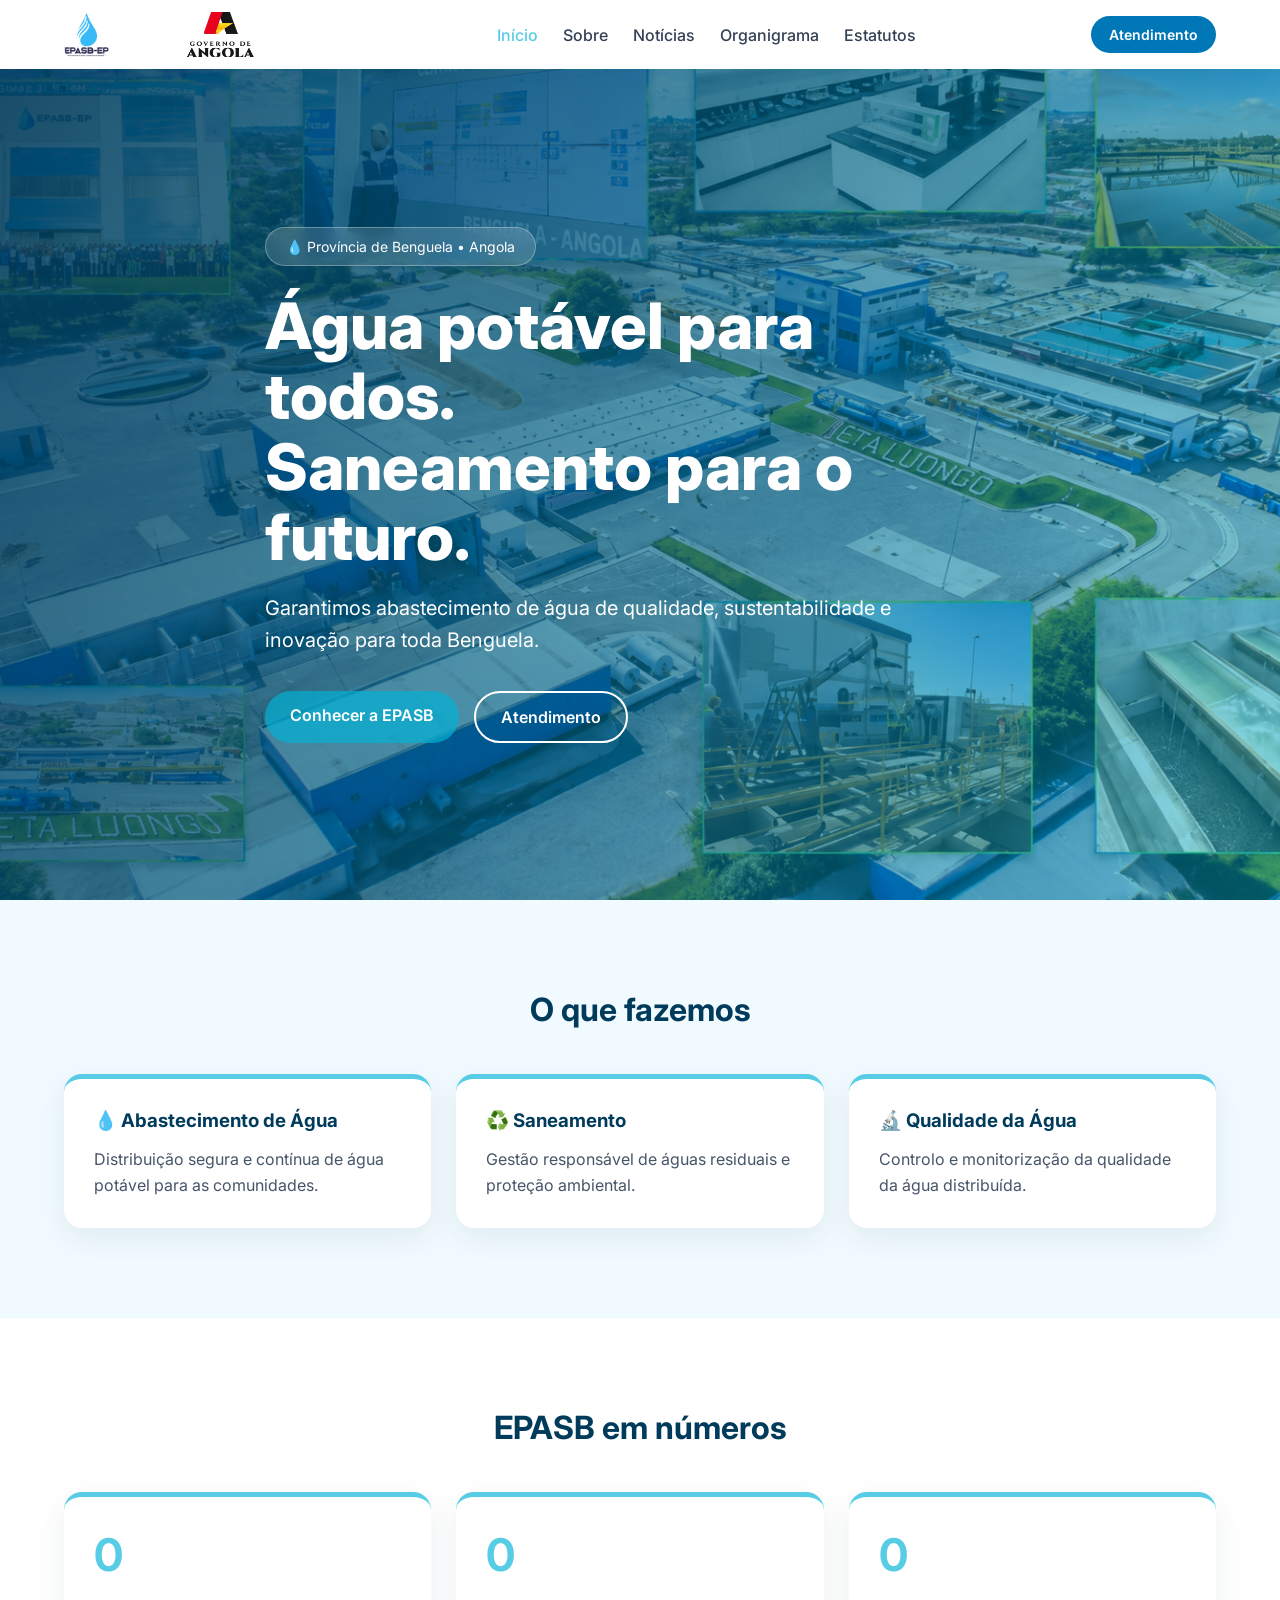
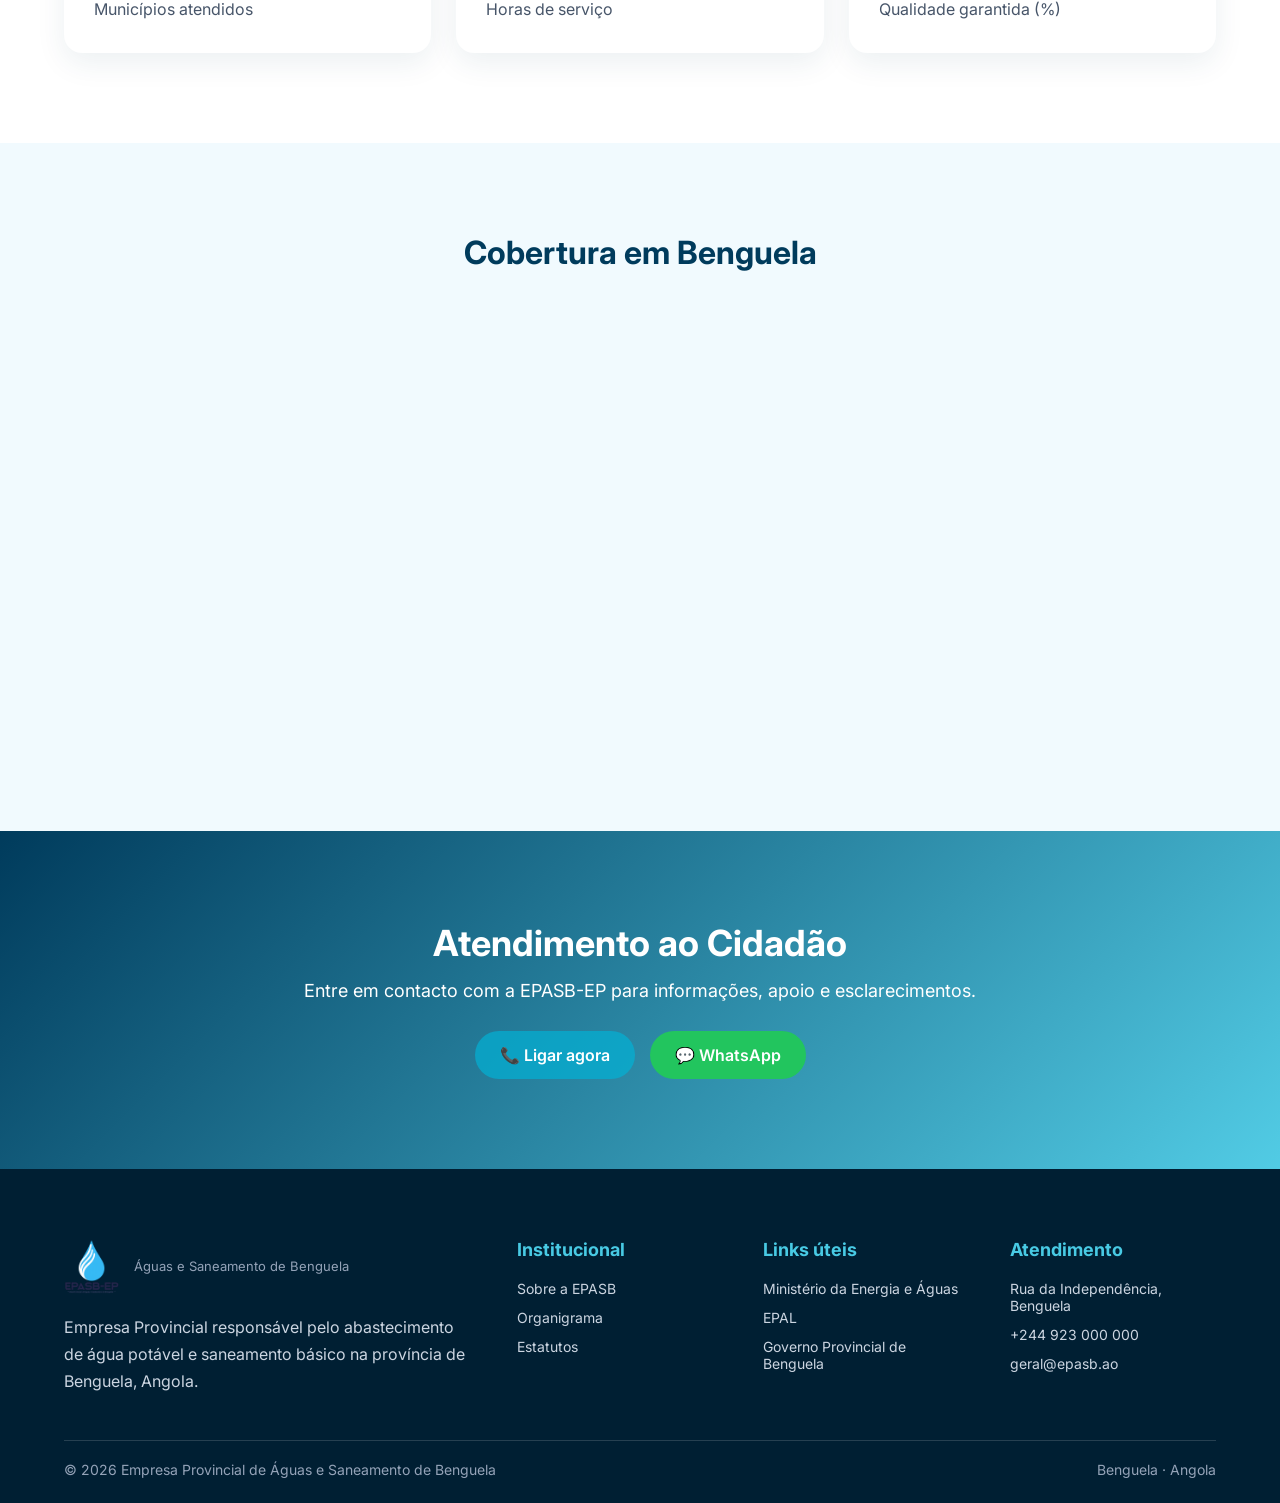
==== index.html @ 2c6ad5b7 "first commit" ====
<!doctype html>
<html lang="pt">
<head>
<meta charset="utf-8">
<meta name="viewport" content="width=device-width,initial-scale=1">
<title>EPASB-EP | Água e Saneamento de Benguela</title>
<meta name="description" content="Empresa Provincial de Água e Saneamento de Benguela - abastecimento de água potável e saneamento básico.">
<link rel="icon" href="images/logo-epasb.jpg">
<link rel="stylesheet" href="assets/styles.css">
<link href="https://fonts.googleapis.com/css2?family=Inter:wght@400;500;600;700;800&display=swap" rel="stylesheet">
</head>
<body>
<header class="header">
<div class="container header-inner">
<div class="logo">
<img src="images/logo-epasb.jpg" alt="EPASB-EP">
<img src="images/logo-gov.jpg" alt="Governo de Angola" style="width:200px;">  
</div>
<nav class="nav">
<a href="index.html" class="active">Início</a>
<a href="sobre.html">Sobre</a>
<a href="noticias.html">Notícias</a>
<a href="organigrama.html">Organigrama</a>
<a href="estatutos.html">Estatutos</a>
</nav>
<a href="#atendimento" class="btn-small">Atendimento</a>
</div>
</header>
<section class="hero">
<img class="hero-bg" src="images/hero-water.jpg" alt="Água EPASB">
<div class="overlay"></div>

<div class="container hero-content">
<span class="hero-badge">💧 Província de Benguela • Angola</span>
<h1>
Água potável para todos.
<br>
Saneamento para o futuro.
</h1>
<p>
Garantimos abastecimento de água de qualidade,
sustentabilidade e inovação para toda Benguela.
</p>

<div class="hero-buttons">
<a href="sobre.html" class="btn primary">Conhecer a EPASB</a>
<a href="#atendimento" class="btn outline">Atendimento</a>
</div>
</div>
</section>
<section class="section">
<div class="container">
<h2 class="section-title">O que fazemos</h2>
<div class="grid">

<div class="card">
<h3>💧 Abastecimento de Água</h3>
<p>Distribuição segura e contínua de água potável para as comunidades.</p>
</div>
<div class="card">
<h3>♻️ Saneamento</h3>
<p>Gestão responsável de águas residuais e proteção ambiental.</p>
</div>
<div class="card">
<h3>🔬 Qualidade da Água</h3>
<p>Controlo e monitorização da qualidade da água distribuída.</p>
</div>
</div>
</div>
</section>
<section class="section light">
<div class="container">
<h2 class="section-title">EPASB em números</h2>
<div class="grid">
<div class="card number-card">
<h3 class="counter" data-target="10">0</h3>
<p>Municípios atendidos</p>
</div>

<div class="card number-card">
<h3 class="counter" data-target="24">0</h3>
<p>Horas de serviço</p>
</div>
<div class="card number-card">
<h3 class="counter" data-target="100">0</h3>
<p>Qualidade garantida (%)</p>
</div>
</div>
</div>
</section>
<section class="section">
<div class="container">
<h2 class="section-title">Cobertura em Benguela</h2>
<iframe class="map" src="https://www.google.com/maps?q=Benguela,Angola&output=embed"></iframe>
</div>
</section>
<section class="cta" id="atendimento">
<div class="container">
<h2>Atendimento ao Cidadão</h2>
<p>Entre em contacto com a EPASB-EP para informações, apoio e esclarecimentos.</p>
<div class="cta-buttons">
<a href="tel:+244923000000" class="btn primary">📞 Ligar agora</a>
<a href="https://wa.me/244923000000" class="btn whatsapp">💬 WhatsApp</a>
</div>

</div>
</section>
<footer class="site-footer">
<div class="container footer-inner">
<div class="footer-grid">
<div>
<div class="footer-brand">
<img src="images/logo-epasb.jpg" alt="EPASB">
<div>
<p>Águas e Saneamento de Benguela</p>
</div>
</div>
<p class="footer-about">
Empresa Provincial responsável pelo abastecimento de água potável e saneamento básico na província de Benguela, Angola.
</p>
</div>
<div>
<h3>Institucional</h3>
<ul>
<li><a href="sobre.html">Sobre a EPASB</a></li>
<li><a href="organigrama.html">Organigrama</a></li>
<li><a href="estatutos.html">Estatutos</a></li>
</ul>
</div>
<div>
<h3>Links úteis</h3>
<ul>
<li><a href="https://www.minea.gov.ao" target="_blank">Ministério da Energia e Águas</a></li>
<li><a href="https://www.epal.co.ao" target="_blank">EPAL</a></li>
<li><a href="https://www.benguela.gov.ao" target="_blank">Governo Provincial de Benguela</a></li>
</ul>
</div>
<div>
<h3>Atendimento</h3>
<ul>
<li>Rua da Independência, Benguela</li>
<li><a href="tel:+244923000000">+244 923 000 000</a></li>
<li><a href="mailto:geral@epasb.ao">geral@epasb.ao</a></li>
</ul>
</div>
</div>
<div class="footer-bottom">
<p>© <span id="year"></span> Empresa Provincial de Águas e Saneamento de Benguela</p>
<p>Benguela · Angola</p>
</div>
</div>
</footer>
<script src="assets/main.js"></script>
</body>
</html>
---- assets/styles.css ----
*{margin:0;padding:0;box-sizing:border-box;font-family:'Inter',sans-serif;}

:root{
--blue-dark:#003B5C;
--blue:#0077B6;
--water:#00b4d8a9;
--light:#F1FAFE;
--text:#0F172A;
--white:#fff;
}

body{background:var(--light);color:var(--text);}

.container{width:90%;max-width:1200px;margin:auto;}

/* HEADER */

.header{
background:#fff;
position:fixed;
top:0;
left:0;
width:100%;
z-index:1000;
box-shadow:0 4px 20px rgba(0,59,92,.08);
}

.header-inner{
display:flex;
align-items:center;
justify-content:space-between;
padding:12px 0;
}

.logo{
display:flex;
align-items:center;
gap:12px;
font-size:20px;
font-weight:700;
color:var(--blue-dark);
}

.logo img{
width:45px;
height:45px;
border-radius:8px;
object-fit:cover;
}

.nav{
display:flex;
gap:25px;
}

.nav a{
text-decoration:none;
color:#334155;
font-weight:500;
transition:.3s;
}

.nav a:hover,.nav a.active{color:var(--water);}


/* BOTÕES */

.btn-small{
padding:10px 18px;
background:var(--blue);
color:white;
border-radius:25px;
text-decoration:none;
font-weight:600;
font-size:14px;
}

.btn{
display:inline-block;
padding:14px 25px;
border-radius:30px;
text-decoration:none;
font-weight:600;
transition:.3s;
}

.btn:hover{transform:translateY(-3px);}

.primary{
background:var(--water);
color:white;
}

.outline{
border:2px solid white;
color:white;
}

.whatsapp{
background:#22c55e;
color:white;
}



/* HERO */

.hero{
height:100vh;
min-height:650px;
position:relative;
display:flex;
align-items:center;
overflow:hidden;
color:white;
}

.hero-bg{
position:absolute;
inset:0;
width:100%;
height:100%;
object-fit:cover;
}

.overlay{
position:absolute;
inset:0;
background:linear-gradient(120deg,rgba(0,59,92,.9),rgba(0,180,216,.45));
}

.hero-content{
position:relative;
z-index:2;
max-width:750px;
padding-top:70px;
}

.hero-badge{
display:inline-block;
padding:10px 20px;
background:rgba(255,255,255,.15);
border:1px solid rgba(255,255,255,.3);
border-radius:30px;
margin-bottom:25px;
backdrop-filter:blur(8px);
font-size:14px;
}

.hero h1{
font-size:clamp(2.5rem,5vw,4.5rem);
line-height:1.1;
font-weight:800;
}

.hero p{
margin-top:20px;
font-size:20px;
line-height:1.6;
max-width:650px;
}

.hero-buttons{
display:flex;
gap:15px;
margin-top:35px;
flex-wrap:wrap;
}



/* SEÇÕES */

.section{
padding:90px 0;
}

.section.light{
background:#fff;
}

.section-title{
text-align:center;
font-size:32px;
color:var(--blue-dark);
margin-bottom:45px;
}



/* CARDS */

.grid{
display:grid;
grid-template-columns:repeat(3,1fr);
gap:25px;
}

.card{
background:#fff;
padding:30px;
border-radius:18px;
border-top:5px solid var(--water);
box-shadow:0 10px 30px rgba(0,59,92,.08);
transition:.3s;
}

.card:hover{
transform:translateY(-8px);
}

.card h3{
color:var(--blue-dark);
margin-bottom:15px;
}

.card p{
color:#475569;
line-height:1.6;
}

.number-card h3{
font-size:45px;
color:var(--water);
}



/* MAPA */

.map{
width:100%;
height:420px;
border:0;
border-radius:20px;
}



/* CTA */

.cta{
background:linear-gradient(135deg,var(--blue-dark),var(--water));
color:white;
text-align:center;
padding:90px 0;
}

.cta h2{
font-size:36px;
margin-bottom:15px;
}

.cta p{
font-size:18px;
}

.cta-buttons{
display:flex;
justify-content:center;
gap:15px;
margin-top:30px;
flex-wrap:wrap;
}



/* FOOTER */

.site-footer{
background:#001F33;
color:white;
padding:70px 0 25px;
}

.footer-grid{
display:grid;
grid-template-columns:2fr 1fr 1fr 1fr;
gap:40px;
}

.footer-brand{
display:flex;
align-items:center;
gap:15px;
margin-bottom:20px;
}

.footer-brand img{
width:55px;
height:55px;
border-radius:10px;
object-fit:cover;
}

.footer-brand strong{
font-size:20px;
}

.footer-brand p{
font-size:13px;
color:#94a3b8;
}

.footer-about{
color:#cbd5e1;
line-height:1.7;
}

.site-footer h3{
color:#48CAE4;
margin-bottom:20px;
font-size:18px;
}

.site-footer ul{
list-style:none;
}

.site-footer li{
margin-bottom:12px;
color:#cbd5e1;
font-size:14px;
}

.site-footer a{
color:#cbd5e1;
text-decoration:none;
transition:.3s;
}

.site-footer a:hover{
color:#00B4D8;
}

.footer-bottom{
border-top:1px solid rgba(255,255,255,.15);
margin-top:45px;
padding-top:20px;
display:flex;
justify-content:space-between;
color:#94a3b8;
font-size:14px;
}



/* RESPONSIVO */

@media(max-width:768px){

.header-inner{
flex-direction:column;
gap:15px;
}

.nav{
display:none;
}

.hero{
height:90vh;
}

.hero h1{
font-size:34px;
}

.hero p{
font-size:16px;
}

.grid{
grid-template-columns:1fr;
}

.footer-grid{
grid-template-columns:1fr;
}

.footer-bottom{
flex-direction:column;
gap:10px;
text-align:center;
}

.section{
padding:60px 0;
}

}
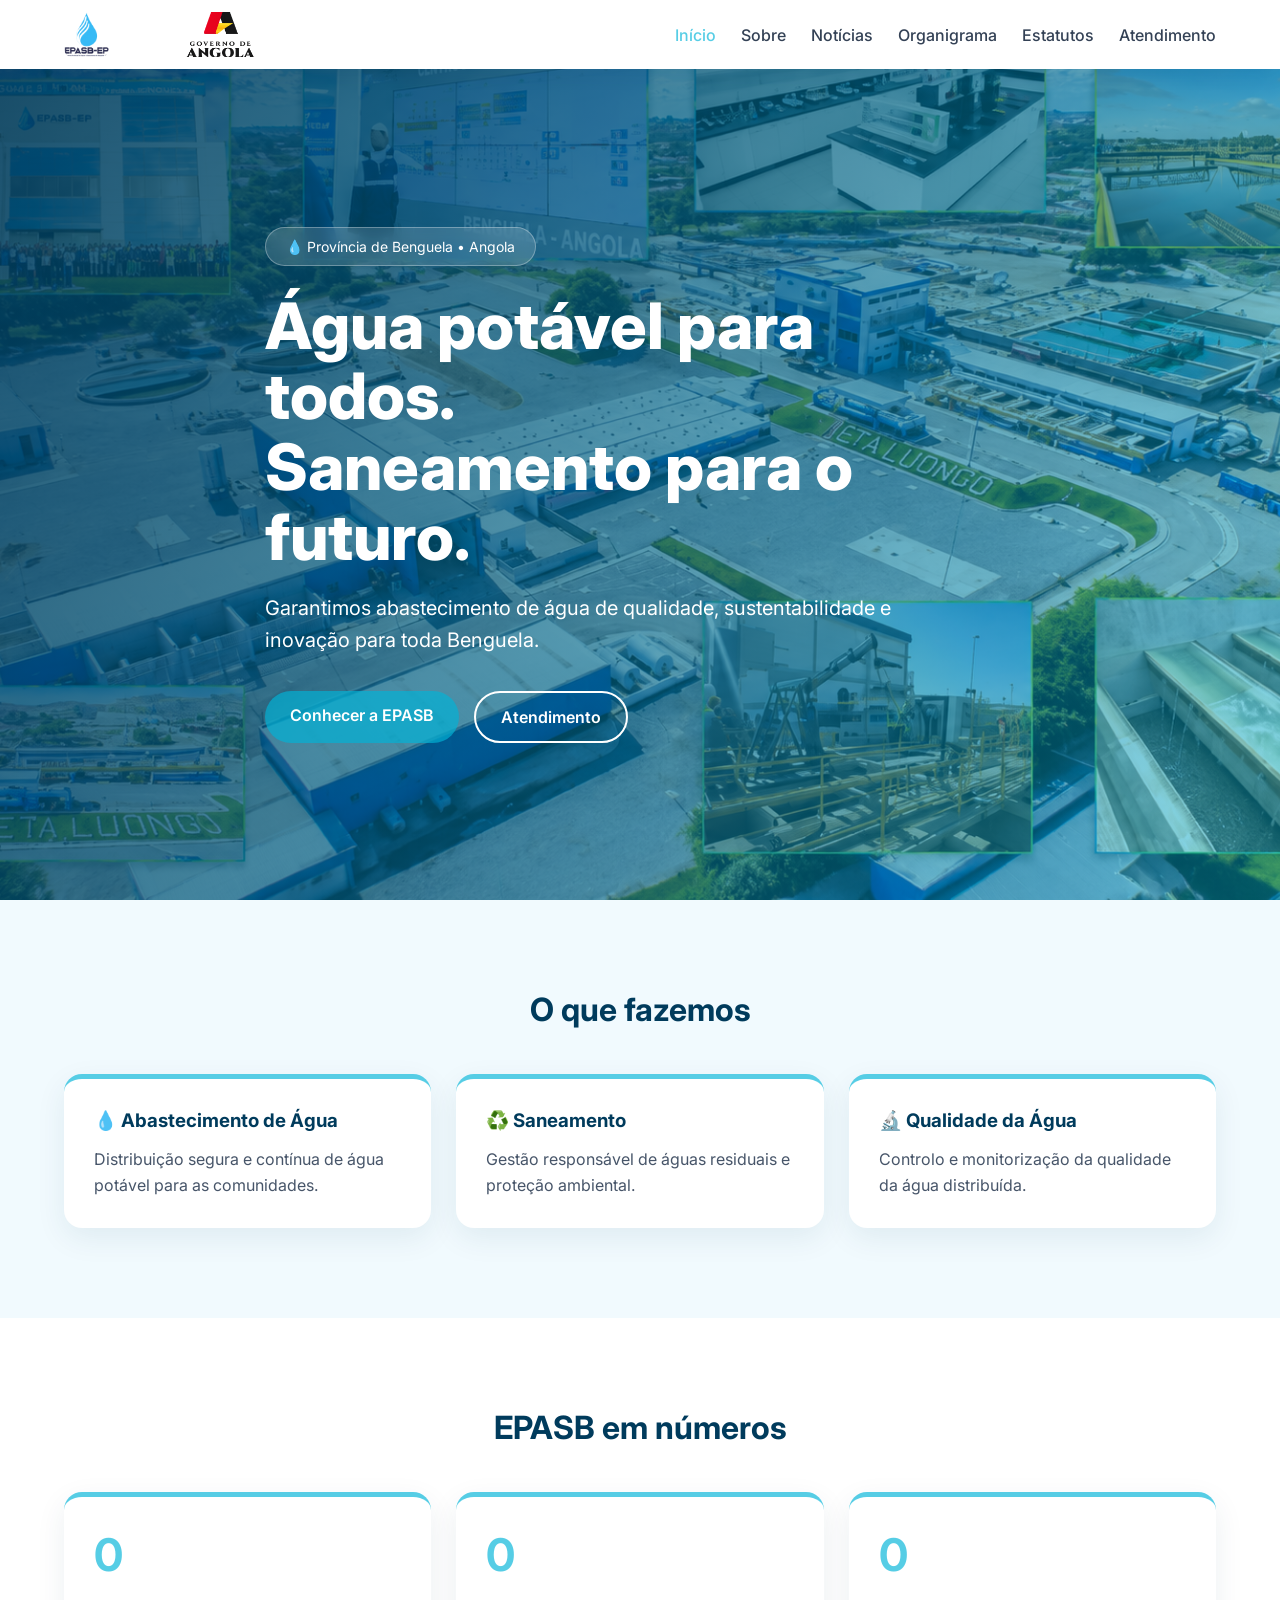
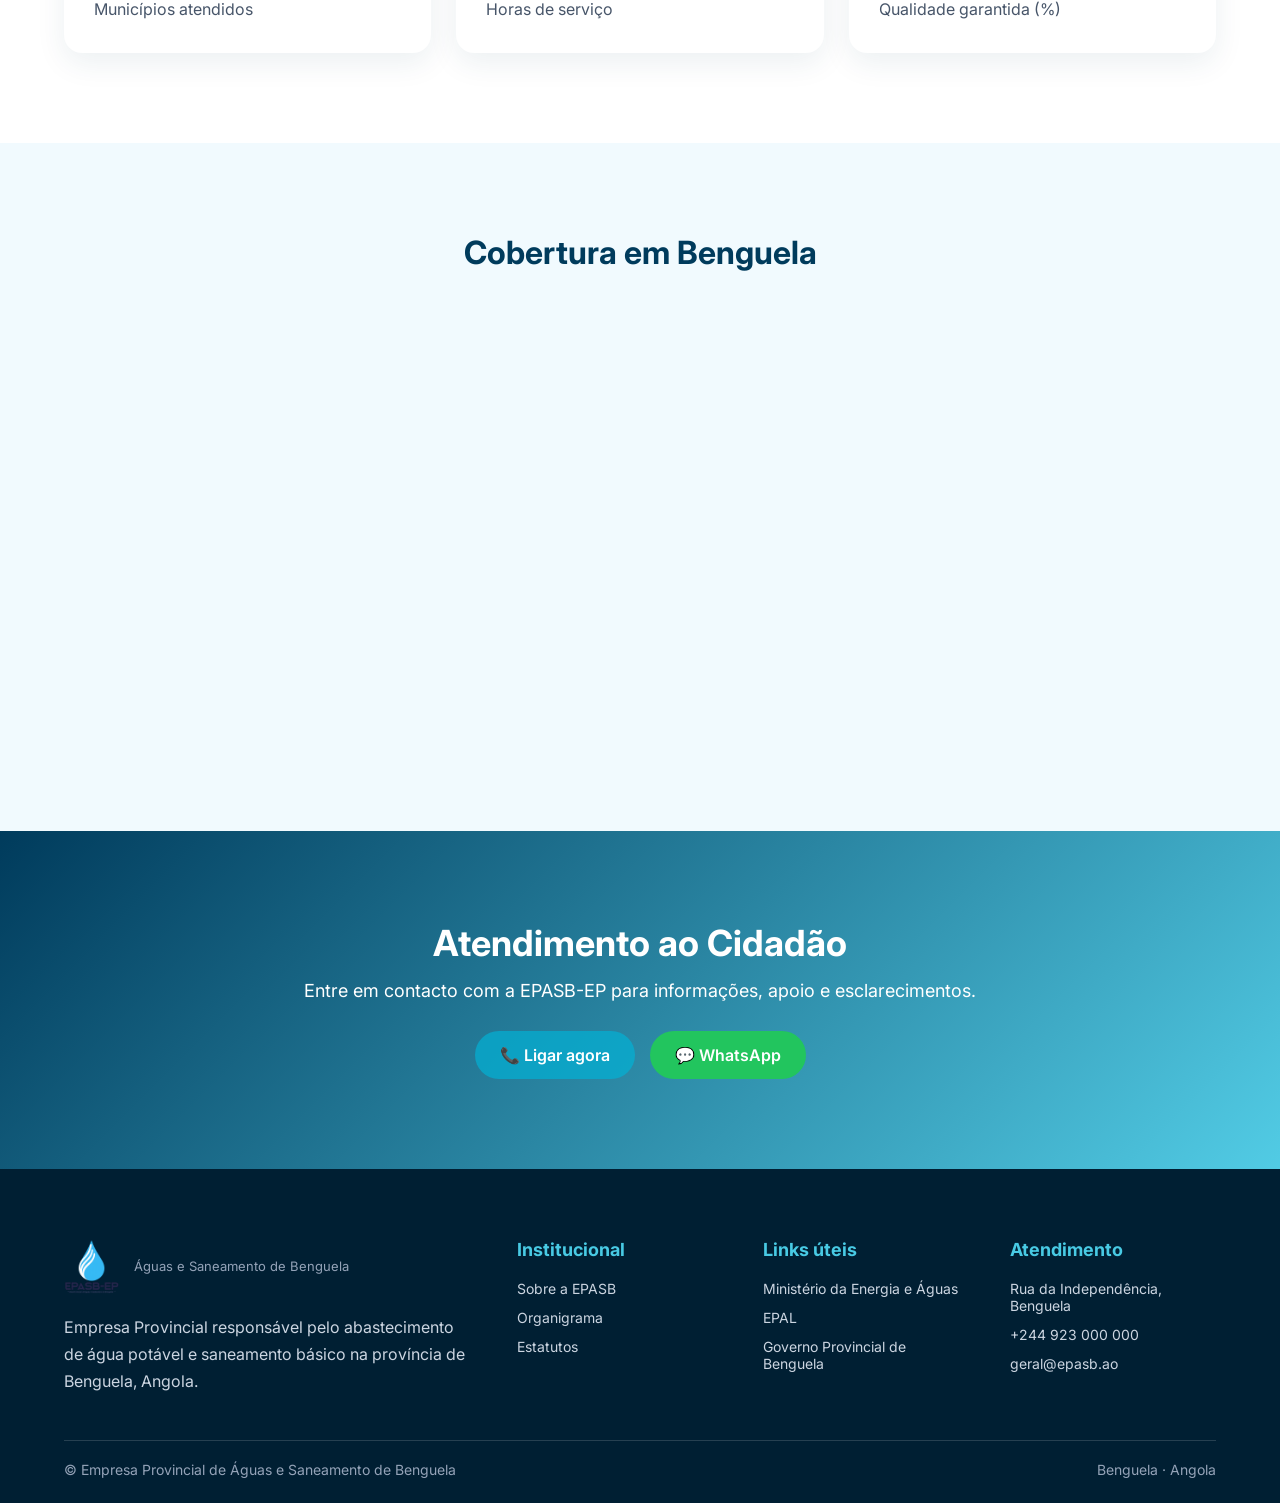
==== commit a74d8923: "ETA" ====
--- a/index.html
+++ b/index.html
@@ -22,8 +22,8 @@
 <a href="noticias.html">Notícias</a>
 <a href="organigrama.html">Organigrama</a>
 <a href="estatutos.html">Estatutos</a>
+<a href="atendimento.html">Atendimento</a>
 </nav>
-<a href="#atendimento" class="btn-small">Atendimento</a>
 </div>
 </header>
 <section class="hero">
@@ -150,6 +150,6 @@
 </div>
 </div>
 </footer>
-<script src="assets/main.js"></script>
+<script src="assets/js/main.js"></script>
 </body>
 </html>
